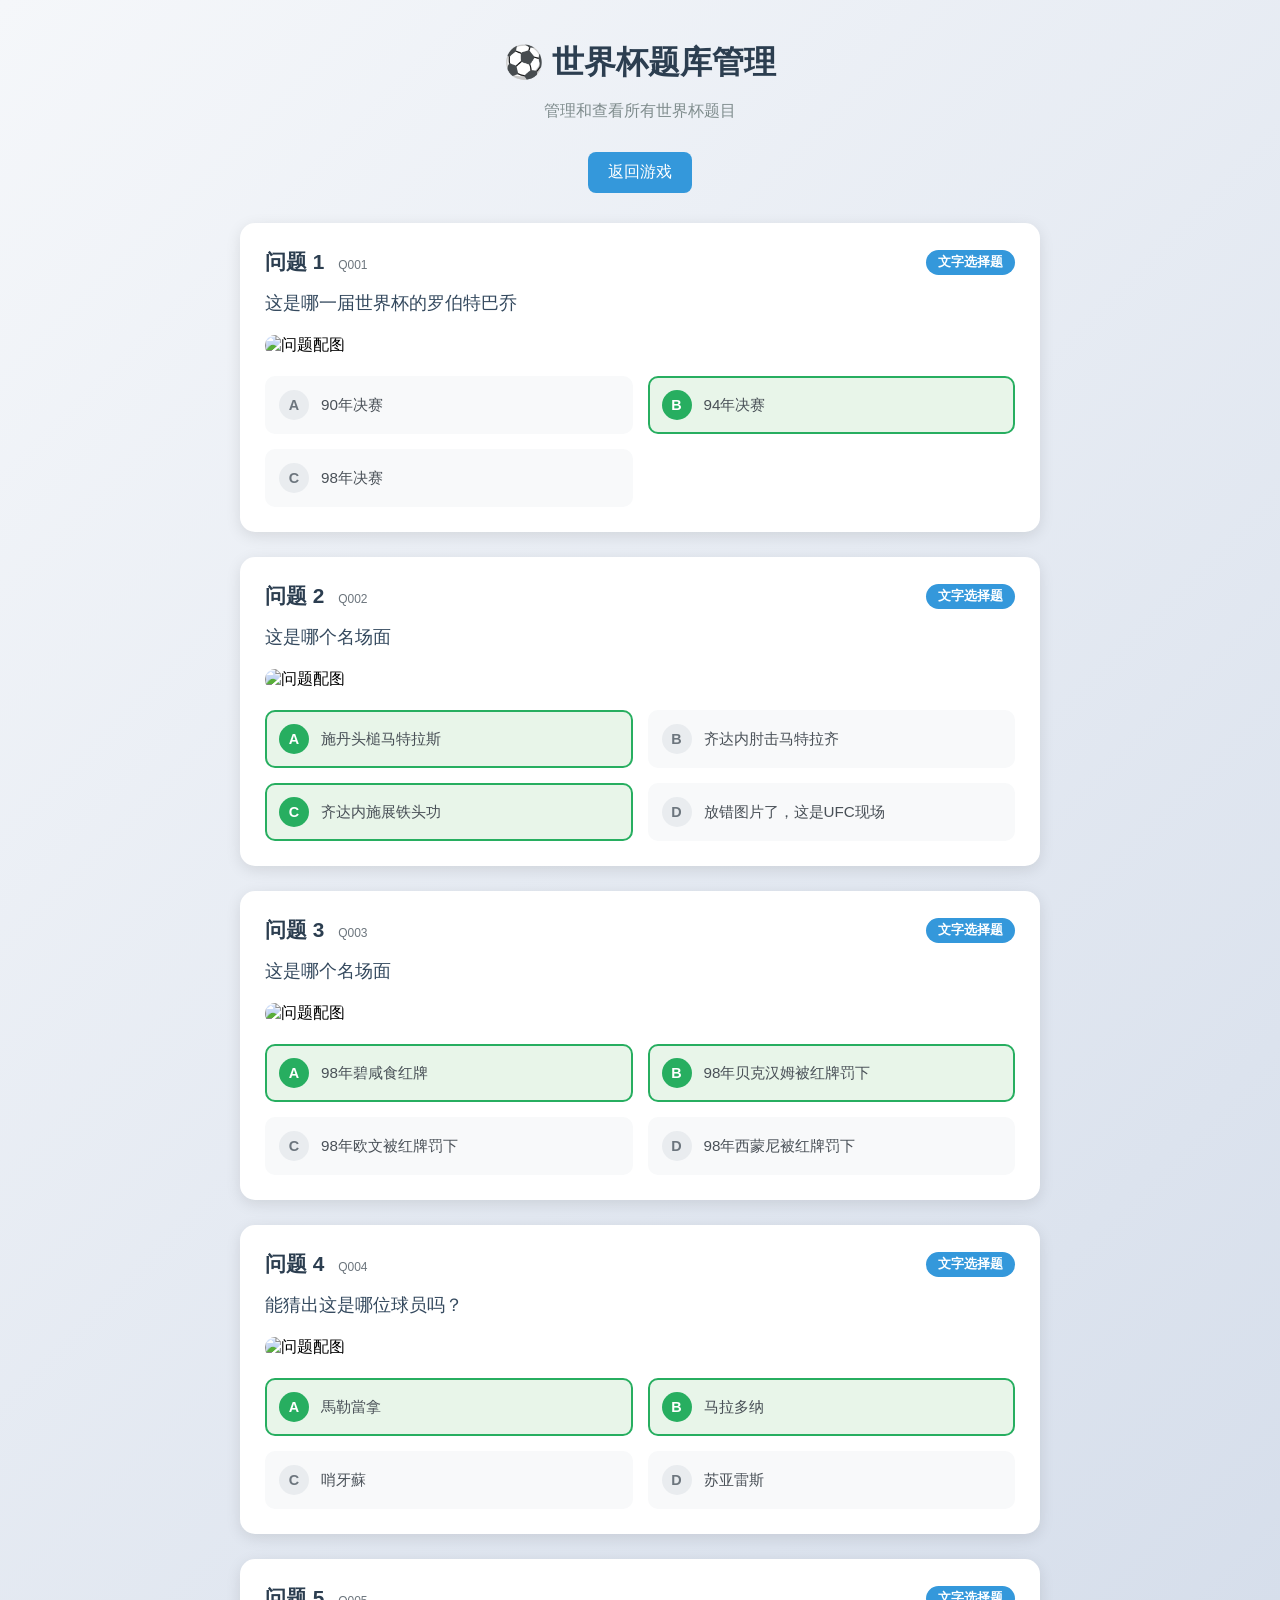
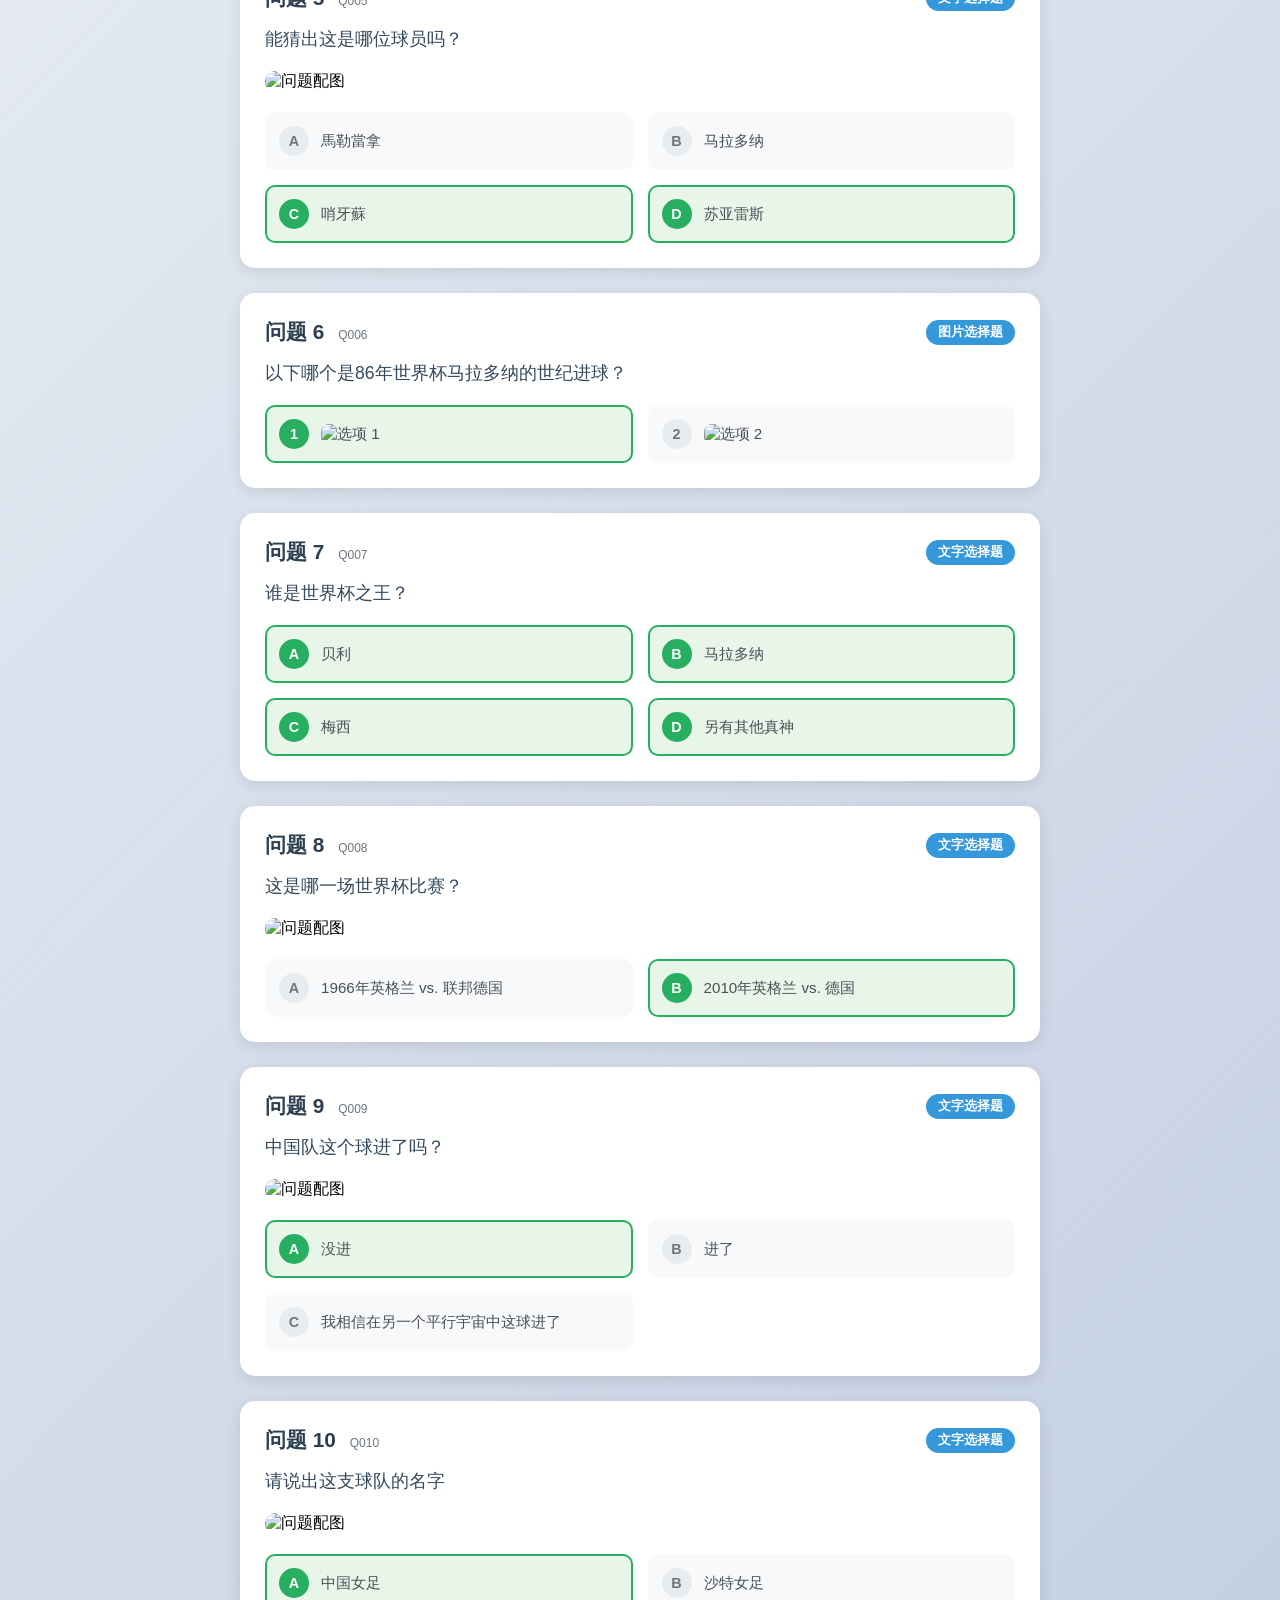
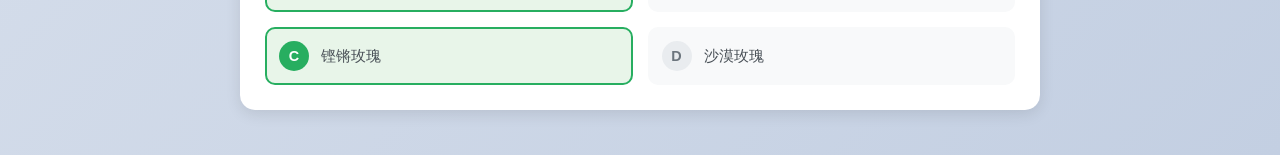
==== questions.html @ c1cdb0f3 "Add files via upload" ====
<!DOCTYPE html>
<html lang="zh-CN">
<head>
    <meta charset="UTF-8">
    <meta name="viewport" content="width=device-width, initial-scale=1.0">
    <title>世界杯题库管理</title>
    <style>
        body {
            font-family: 'Segoe UI', Tahoma, Geneva, Verdana, sans-serif;
            background: linear-gradient(135deg, #f5f7fa 0%, #c3cfe2 100%);
            min-height: 100vh;
            margin: 0;
            padding: 20px;
        }
        
        .container {
            max-width: 800px;
            margin: 0 auto;
        }
        
        .header {
            text-align: center;
            margin-bottom: 30px;
        }
        
        .header h1 {
            color: #2c3e50;
            font-size: 2rem;
            margin-bottom: 10px;
        }
        
        .header p {
            color: #7f8c8d;
            font-size: 1rem;
        }
        
        .nav-links {
            display: flex;
            justify-content: center;
            gap: 20px;
            margin-bottom: 30px;
        }
        
        .nav-link {
            display: inline-block;
            padding: 10px 20px;
            background: #3498db;
            color: white;
            text-decoration: none;
            border-radius: 8px;
            transition: background 0.2s ease;
        }
        
        .nav-link:hover {
            background: #2980b9;
        }
        
        .question-card {
            background: white;
            border-radius: 15px;
            padding: 25px;
            margin-bottom: 25px;
            box-shadow: 0 4px 15px rgba(0, 0, 0, 0.1);
        }
        
        .question-header {
            display: flex;
            justify-content: space-between;
            align-items: center;
            margin-bottom: 15px;
        }
        
        .question-header h3 {
            color: #2c3e50;
            font-size: 1.3rem;
            margin: 0;
        }
        
        .question-id {
            font-size: 0.75rem;
            color: #6c757d;
            font-weight: normal;
            margin-left: 8px;
        }
        
        .question-actions {
            display: flex;
            gap: 10px;
        }
        
        .question-type {
            background: #3498db;
            color: white;
            padding: 4px 12px;
            border-radius: 20px;
            font-size: 0.8rem;
            font-weight: 600;
        }
        
        .delete-btn {
            background: #dc3545;
            color: white;
            border: none;
            padding: 6px 12px;
            border-radius: 6px;
            font-size: 0.8rem;
            cursor: pointer;
            transition: all 0.2s ease;
        }
        
        .delete-btn:hover {
            background: #c82333;
        }
        
        .question-text {
            font-size: 1.1rem;
            color: #34495e;
            margin-bottom: 20px;
        }
        
        .question-image {
            max-width: 100%;
            height: auto;
            border-radius: 10px;
            margin-bottom: 20px;
        }
        
        .options-list {
            display: grid;
            grid-template-columns: repeat(auto-fit, minmax(250px, 1fr));
            gap: 15px;
        }
        
        .option-item {
            display: flex;
            align-items: center;
            gap: 12px;
            padding: 12px;
            background: #f8f9fa;
            border-radius: 10px;
            border: 2px solid transparent;
        }
        
        .option-item.correct {
            border-color: #27ae60;
            background: #e8f5e9;
        }
        
        .option-marker {
            width: 30px;
            height: 30px;
            display: flex;
            align-items: center;
            justify-content: center;
            border-radius: 50%;
            font-weight: bold;
            font-size: 0.9rem;
        }
        
        .option-marker.normal {
            background: #e9ecef;
            color: #6c757d;
        }
        
        .option-marker.correct {
            background: #27ae60;
            color: white;
        }
        
        .option-content {
            flex: 1;
            font-size: 0.95rem;
            color: #495057;
        }
        
        .option-image {
            max-width: 100%;
            height: auto;
            border-radius: 8px;
        }
        
        .empty-state {
            text-align: center;
            padding: 60px 20px;
            background: white;
            border-radius: 15px;
            box-shadow: 0 4px 15px rgba(0, 0, 0, 0.1);
        }
        
        .empty-state h3 {
            color: #2c3e50;
            font-size: 1.5rem;
            margin-bottom: 10px;
        }
        
        .empty-state p {
            color: #7f8c8d;
            font-size: 1rem;
        }
        
        @media (max-width: 600px) {
            .question-header {
                flex-direction: column;
                align-items: flex-start;
                gap: 10px;
            }
            
            .options-list {
                grid-template-columns: 1fr;
            }
        }
    </style>
</head>
<body>
    <div class="container">
        <div class="header">
            <h1>⚽ 世界杯题库管理</h1>
            <p>管理和查看所有世界杯题目</p>
        </div>
        
        <div class="nav-links">
            <a href="index.html" class="nav-link">返回游戏</a>
        </div>
        
        <div id="questions-list">
            <!-- 问题列表将动态生成 -->
        </div>
        
        <div id="empty-state" class="empty-state" style="display: none;">
            <h3>题库为空</h3>
            <p>还没有创建任何问题</p>
            <a href="index.html" class="nav-link" style="margin-top: 20px;">去创建问题</a>
        </div>
    </div>
    
    <script src="questions_data.js"></script>
    <script>
        // 渲染问题列表
        async function renderQuestions() {
            const questionsList = document.getElementById('questions-list');
            const emptyState = document.getElementById('empty-state');
            
            // 获取所有问题（异步获取云端数据）
            const allQuestions = await WorldCupQuizData.getAllQuestionsAsync();
            
            if (allQuestions.length === 0) {
                questionsList.style.display = 'none';
                emptyState.style.display = 'block';
                return;
            }
            
            questionsList.style.display = 'block';
            emptyState.style.display = 'none';
            
            questionsList.innerHTML = '';
            
            allQuestions.forEach((question, index) => {
                const questionCard = document.createElement('div');
                questionCard.className = 'question-card';
                
                const type = question.type || 'text';
                const typeText = type === 'text' ? '文字选择题' : '图片选择题';
                
                // 检查是否为用户创建的问题（基础问题有10个）
                const isUserQuestion = index >= 10;
                
                let cardHTML = '<div class="question-header"><h3>问题 ' + (index + 1) + ' <span class="question-id">' + (question.id || 'N/A') + '</span></h3><div class="question-actions"><span class="question-type">' + typeText + '</span>' + (isUserQuestion ? '<button class="delete-btn" onclick="deleteQuestion(' + index + ')">删除</button>' : '') + '</div></div><div class="question-text">' + question.question + '</div>';
                
                // 添加问题配图
                if (question.image) {
                    cardHTML += '<img src="' + question.image + '" alt="问题配图" class="question-image">';
                }
                
                // 添加选项
                cardHTML += '<div class="options-list">';
                question.options.forEach((option, optIndex) => {
                    const isCorrect = question.correct.includes(optIndex);
                    const markerClass = isCorrect ? 'correct' : 'normal';
                    const itemClass = isCorrect ? 'option-item correct' : 'option-item';
                    
                    if (type === 'text') {
                        cardHTML += '<div class="' + itemClass + '"><div class="option-marker ' + markerClass + '">' + String.fromCharCode(65 + optIndex) + '</div><div class="option-content">' + option + '</div></div>';
                    } else {
                        cardHTML += '<div class="' + itemClass + '"><div class="option-marker ' + markerClass + '">' + (optIndex + 1) + '</div><div class="option-content"><img src="' + option + '" alt="选项 ' + (optIndex + 1) + '" class="option-image" style="max-width: 200px; max-height: 120px;"></div></div>';
                    }
                });
                cardHTML += '</div>';
                
                questionCard.innerHTML = cardHTML;
                questionsList.appendChild(questionCard);
            });
        }
        
        // 删除问题
        async function deleteQuestion(index) {
            if (!confirm('确定要删除这个问题吗？')) {
                return;
            }
            
            const allQuestions = await WorldCupQuizData.getAllQuestionsAsync();
            const question = allQuestions[index];
            
            // 只有用户创建的问题才能删除
            if (index >= 10 && question.id) {
                // 使用封装的删除方法（会自动清除缓存）
                const result = await WorldCupQuizData.deleteUserQuestion(question.id);
                
                if (result.success) {
                    alert('问题已从共享题库删除');
                } else {
                    alert('删除失败: 无法连接到服务器或权限不足');
                }
                
                // 重新渲染页面（缓存已被清除，会获取最新数据）
                renderQuestions();
            }
        }
        
        // 页面加载完成后渲染
        window.addEventListener('DOMContentLoaded', renderQuestions);
    </script>
</body>
</html>
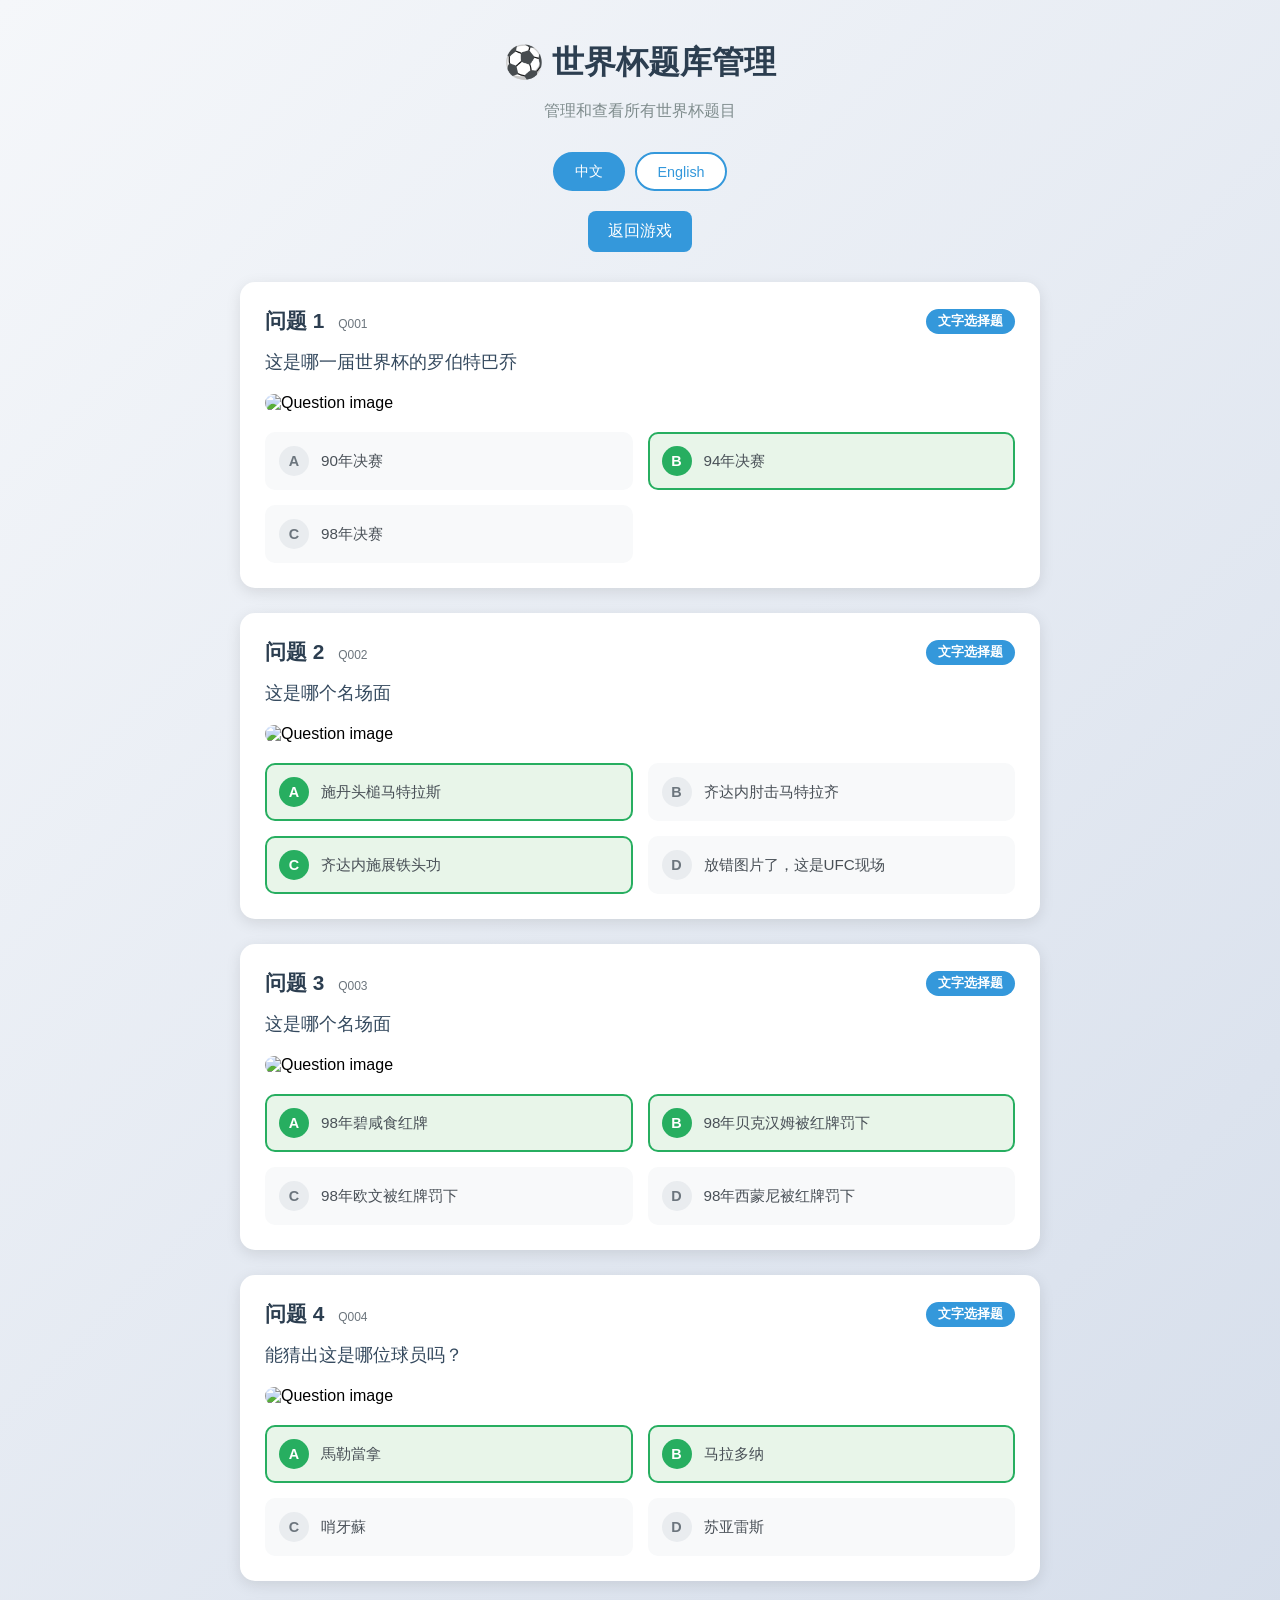
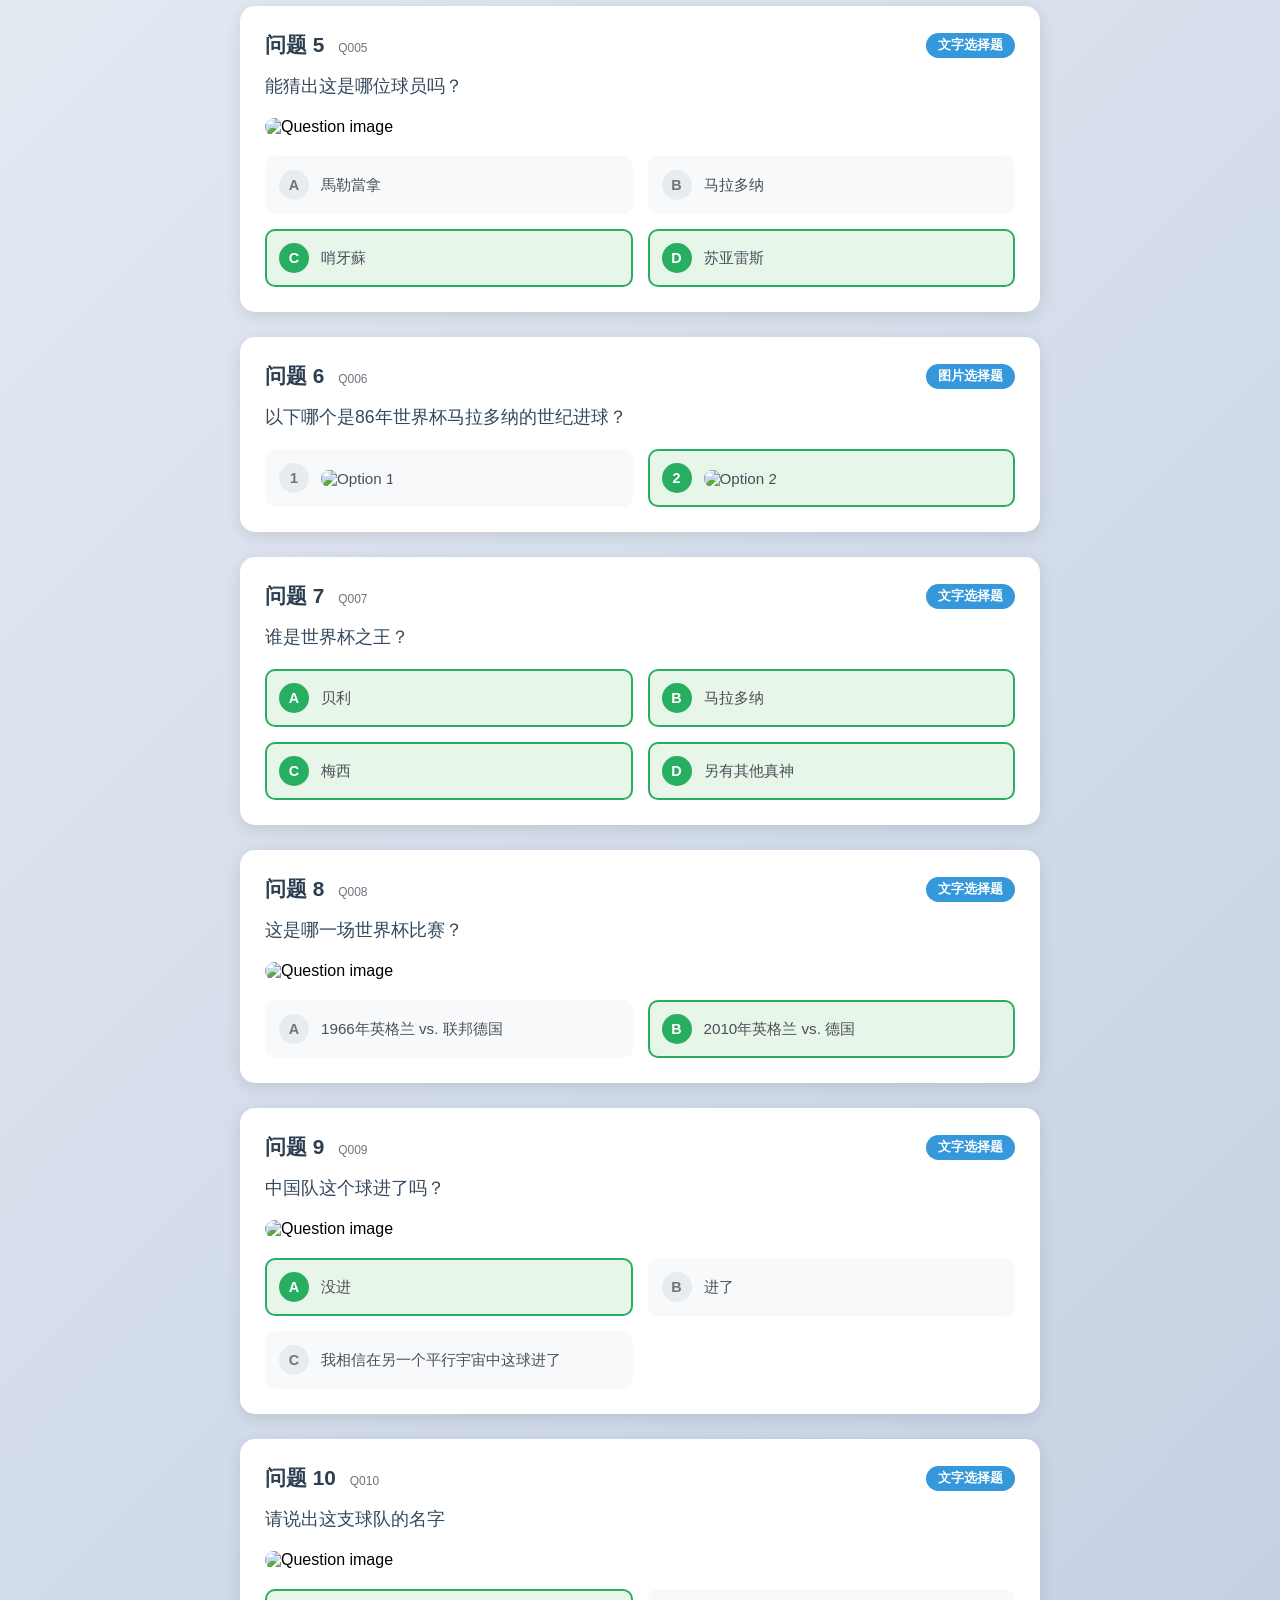
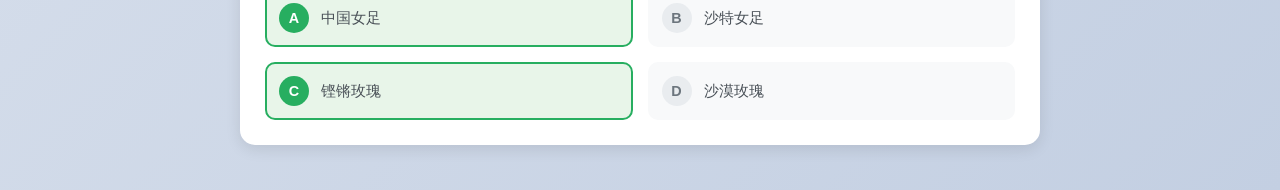
==== commit e3176970: "Add files via upload" ====
--- a/questions.html
+++ b/questions.html
@@ -3,7 +3,7 @@
 <head>
     <meta charset="UTF-8">
     <meta name="viewport" content="width=device-width, initial-scale=1.0">
-    <title>世界杯题库管理</title>
+    <title data-i18n="pageTitle">世界杯题库管理</title>
     <style>
         body {
             font-family: 'Segoe UI', Tahoma, Geneva, Verdana, sans-serif;
@@ -39,6 +39,7 @@
             justify-content: center;
             gap: 20px;
             margin-bottom: 30px;
+            flex-wrap: wrap;
         }
         
         .nav-link {
@@ -55,6 +56,33 @@
             background: #2980b9;
         }
         
+        .language-selector {
+            display: flex;
+            justify-content: center;
+            gap: 10px;
+            margin-bottom: 20px;
+        }
+        
+        .lang-btn {
+            padding: 8px 20px;
+            border: 2px solid #3498db;
+            background: white;
+            border-radius: 20px;
+            font-size: 0.9rem;
+            cursor: pointer;
+            transition: all 0.2s ease;
+            color: #3498db;
+        }
+        
+        .lang-btn:hover {
+            background: #e8f4fd;
+        }
+        
+        .lang-btn.active {
+            background: #3498db;
+            color: white;
+        }
+        
         .question-card {
             background: white;
             border-radius: 15px;
@@ -68,6 +96,8 @@
             justify-content: space-between;
             align-items: center;
             margin-bottom: 15px;
+            flex-wrap: wrap;
+            gap: 10px;
         }
         
         .question-header h3 {
@@ -86,6 +116,7 @@
         .question-actions {
             display: flex;
             gap: 10px;
+            align-items: center;
         }
         
         .question-type {
@@ -214,12 +245,17 @@
 <body>
     <div class="container">
         <div class="header">
-            <h1>⚽ 世界杯题库管理</h1>
-            <p>管理和查看所有世界杯题目</p>
+            <h1 data-i18n="title">⚽ 世界杯题库管理</h1>
+            <p data-i18n="subtitle">管理和查看所有世界杯题目</p>
         </div>
         
+        <div class="language-selector">
+            <button id="lang-zh" class="lang-btn active">中文</button>
+            <button id="lang-en" class="lang-btn">English</button>
+        </div>
+        
         <div class="nav-links">
-            <a href="index.html" class="nav-link">返回游戏</a>
+            <a href="index.html" class="nav-link" data-i18n="backToGame">返回游戏</a>
         </div>
         
         <div id="questions-list">
@@ -227,14 +263,110 @@
         </div>
         
         <div id="empty-state" class="empty-state" style="display: none;">
-            <h3>题库为空</h3>
-            <p>还没有创建任何问题</p>
-            <a href="index.html" class="nav-link" style="margin-top: 20px;">去创建问题</a>
+            <h3 data-i18n="emptyTitle">题库为空</h3>
+            <p data-i18n="emptyDesc">还没有创建任何问题</p>
+            <a href="index.html" class="nav-link" style="margin-top: 20px;" data-i18n="goCreate">去创建问题</a>
         </div>
     </div>
     
     <script src="questions_data.js"></script>
     <script>
+        // 翻译文本映射
+        const i18n = {
+            zh: {
+                pageTitle: '世界杯题库管理',
+                title: '⚽ 世界杯题库管理',
+                subtitle: '管理和查看所有世界杯题目',
+                backToGame: '返回游戏',
+                emptyTitle: '题库为空',
+                emptyDesc: '还没有创建任何问题',
+                goCreate: '去创建问题',
+                textQuestion: '文字选择题',
+                imageQuestion: '图片选择题',
+                question: '问题',
+                delete: '删除',
+                confirmDelete: '确定要删除这个问题吗？',
+                deleted: '问题已从共享题库删除',
+                deleteFailed: '删除失败: 无法连接到服务器或权限不足'
+            },
+            en: {
+                pageTitle: 'World Cup Question Bank',
+                title: '⚽ World Cup Question Bank',
+                subtitle: 'Manage and view all World Cup questions',
+                backToGame: 'Back to Game',
+                emptyTitle: 'Question Bank Empty',
+                emptyDesc: 'No questions created yet',
+                goCreate: 'Create Questions',
+                textQuestion: 'Text Question',
+                imageQuestion: 'Image Question',
+                question: 'Question',
+                delete: 'Delete',
+                confirmDelete: 'Are you sure you want to delete this question?',
+                deleted: 'Question deleted from shared question bank',
+                deleteFailed: 'Delete failed: Cannot connect to server or insufficient permissions'
+            }
+        };
+
+        /**
+         * 获取翻译文本
+         */
+        function t(key) {
+            const lang = WorldCupQuizData.getCurrentLanguage();
+            return i18n[lang][key] || i18n.zh[key] || key;
+        }
+
+        /**
+         * 获取双语文本的特定语言版本
+         */
+        function getBilingualText(obj) {
+            if (!obj) return '';
+            const lang = WorldCupQuizData.getCurrentLanguage();
+            if (typeof obj === 'string') return obj;
+            return obj[lang] || obj.zh || '';
+        }
+
+        /**
+         * 更新页面翻译
+         */
+        function updatePageTranslations() {
+            const lang = WorldCupQuizData.getCurrentLanguage();
+            
+            // 更新 data-i18n 属性的元素
+            document.querySelectorAll('[data-i18n]').forEach(el => {
+                const key = el.getAttribute('data-i18n');
+                if (i18n[lang][key]) {
+                    el.textContent = i18n[lang][key];
+                }
+            });
+            
+            // 更新按钮状态
+            document.getElementById('lang-zh').classList.toggle('active', lang === 'zh');
+            document.getElementById('lang-en').classList.toggle('active', lang === 'en');
+            
+            // 重新渲染问题列表
+            renderQuestions();
+        }
+
+        /**
+         * 获取问题文本（支持双语或单语文本）
+         */
+        function getQuestionText(question) {
+            if (question.question) {
+                return getBilingualText(question.question);
+            }
+            return '';
+        }
+
+        /**
+         * 获取选项文本（支持双语或单语文本）
+         */
+        function getOptionText(option) {
+            if (typeof option === 'string') {
+                return option;
+            }
+            return getBilingualText(option);
+        }
+
         // 渲染问题列表
         async function renderQuestions() {
             const questionsList = document.getElementById('questions-list');
@@ -259,16 +391,16 @@
                 questionCard.className = 'question-card';
                 
                 const type = question.type || 'text';
-                const typeText = type === 'text' ? '文字选择题' : '图片选择题';
+                const typeText = type === 'text' ? t('textQuestion') : t('imageQuestion');
                 
                 // 检查是否为用户创建的问题（基础问题有10个）
                 const isUserQuestion = index >= 10;
                 
-                let cardHTML = '<div class="question-header"><h3>问题 ' + (index + 1) + ' <span class="question-id">' + (question.id || 'N/A') + '</span></h3><div class="question-actions"><span class="question-type">' + typeText + '</span>' + (isUserQuestion ? '<button class="delete-btn" onclick="deleteQuestion(' + index + ')">删除</button>' : '') + '</div></div><div class="question-text">' + question.question + '</div>';
+                let cardHTML = '<div class="question-header"><h3>' + t('question') + ' ' + (index + 1) + ' <span class="question-id">' + (question.id || 'N/A') + '</span></h3><div class="question-actions"><span class="question-type">' + typeText + '</span>' + (isUserQuestion ? '<button class="delete-btn" onclick="deleteQuestion(' + index + ')">' + t('delete') + '</button>' : '') + '</div></div><div class="question-text">' + getQuestionText(question) + '</div>';
                 
                 // 添加问题配图
                 if (question.image) {
-                    cardHTML += '<img src="' + question.image + '" alt="问题配图" class="question-image">';
+                    cardHTML += '<img src="' + question.image + '" alt="Question image" class="question-image">';
                 }
                 
                 // 添加选项
@@ -279,9 +411,9 @@
                     const itemClass = isCorrect ? 'option-item correct' : 'option-item';
                     
                     if (type === 'text') {
-                        cardHTML += '<div class="' + itemClass + '"><div class="option-marker ' + markerClass + '">' + String.fromCharCode(65 + optIndex) + '</div><div class="option-content">' + option + '</div></div>';
+                        cardHTML += '<div class="' + itemClass + '"><div class="option-marker ' + markerClass + '">' + String.fromCharCode(65 + optIndex) + '</div><div class="option-content">' + getOptionText(option) + '</div></div>';
                     } else {
-                        cardHTML += '<div class="' + itemClass + '"><div class="option-marker ' + markerClass + '">' + (optIndex + 1) + '</div><div class="option-content"><img src="' + option + '" alt="选项 ' + (optIndex + 1) + '" class="option-image" style="max-width: 200px; max-height: 120px;"></div></div>';
+                        cardHTML += '<div class="' + itemClass + '"><div class="option-marker ' + markerClass + '">' + (optIndex + 1) + '</div><div class="option-content"><img src="' + option + '" alt="Option ' + (optIndex + 1) + '" class="option-image" style="max-width: 200px; max-height: 120px;"></div></div>';
                     }
                 });
                 cardHTML += '</div>';
@@ -293,7 +425,7 @@
         
         // 删除问题
         async function deleteQuestion(index) {
-            if (!confirm('确定要删除这个问题吗？')) {
+            if (!confirm(t('confirmDelete'))) {
                 return;
             }
             
@@ -306,18 +438,35 @@
                 const result = await WorldCupQuizData.deleteUserQuestion(question.id);
                 
                 if (result.success) {
-                    alert('问题已从共享题库删除');
+                    alert(t('deleted'));
                 } else {
-                    alert('删除失败: 无法连接到服务器或权限不足');
+                    alert(t('deleteFailed'));
                 }
                 
                 // 重新渲染页面（缓存已被清除，会获取最新数据）
                 renderQuestions();
             }
         }
-        
-        // 页面加载完成后渲染
-        window.addEventListener('DOMContentLoaded', renderQuestions);
+
+        // 页面加载完成后初始化
+        window.addEventListener('DOMContentLoaded', () => {
+            // 初始化语言设置
+            const lang = WorldCupQuizData.getCurrentLanguage();
+            document.getElementById('lang-zh').classList.toggle('active', lang === 'zh');
+            document.getElementById('lang-en').classList.toggle('active', lang === 'en');
+            updatePageTranslations();
+
+            // 绑定语言切换事件
+            document.getElementById('lang-zh').addEventListener('click', () => {
+                WorldCupQuizData.setCurrentLanguage('zh');
+                updatePageTranslations();
+            });
+
+            document.getElementById('lang-en').addEventListener('click', () => {
+                WorldCupQuizData.setCurrentLanguage('en');
+                updatePageTranslations();
+            });
+        });
     </script>
 </body>
-</html>+</html>
